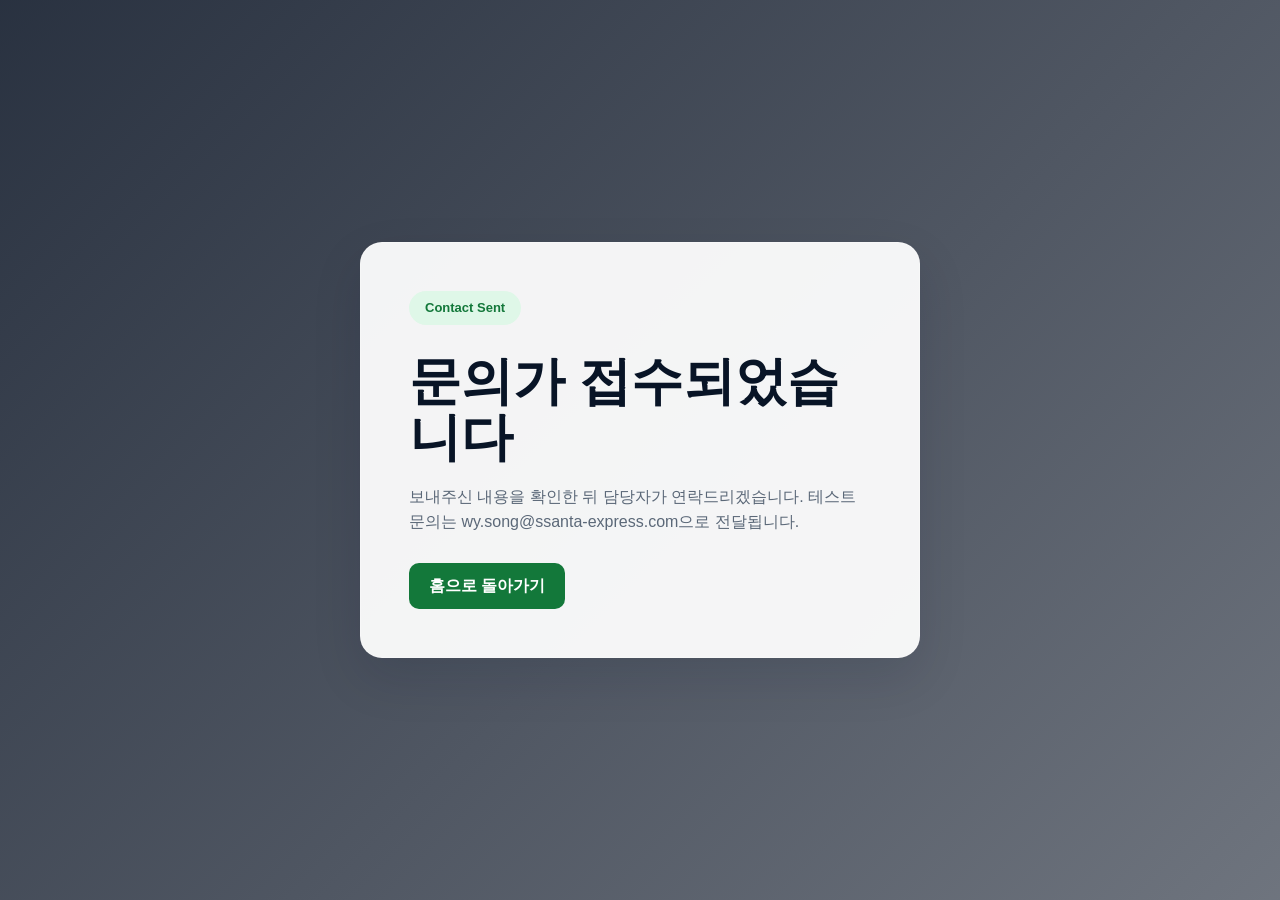
==== thanks.html @ 553bdab6 "Add files via upload" ====
<!doctype html>
<html lang="ko">
<head>
  <meta charset="utf-8">
  <meta name="viewport" content="width=device-width, initial-scale=1">
  <title>문의 접수 완료 | CLOVER GLS</title>
  <link rel="stylesheet" href="./styles.css">
</head>
<body class="thanks-page">
  <main class="thanks-card">
    <p class="pill-title">Contact Sent</p>
    <h1>문의가 접수되었습니다</h1>
    <p>
      보내주신 내용을 확인한 뒤 담당자가 연락드리겠습니다.
      테스트 문의는 wy.song@ssanta-express.com으로 전달됩니다.
    </p>
    <a class="button primary" href="./index.html">홈으로 돌아가기</a>
  </main>
</body>
</html>
---- styles.css ----
:root {
  --navy: #061021;
  --navy-2: #0a1830;
  --ink: #081426;
  --muted: #5b6878;
  --line: #dbe4ee;
  --paper: #ffffff;
  --soft: #f4f8fc;
  --green: #24b45a;
  --green-dark: #13783a;
  --blue: #315fe8;
  --purple: #7f3bd9;
  --shadow: 0 20px 50px rgba(8, 20, 38, 0.12);
}

* {
  box-sizing: border-box;
}

html {
  scroll-behavior: smooth;
}

body {
  margin: 0;
  color: var(--ink);
  background: #f7fbff;
  font-family: "Pretendard", "Noto Sans KR", "Apple SD Gothic Neo", Arial, sans-serif;
  line-height: 1.6;
}

a {
  color: inherit;
  text-decoration: none;
}

button,
input,
textarea {
  font: inherit;
}

.site-header {
  position: fixed;
  top: 0;
  left: 0;
  right: 0;
  z-index: 20;
  display: flex;
  align-items: center;
  justify-content: space-between;
  gap: 24px;
  padding: 18px clamp(18px, 5vw, 76px);
  color: #ffffff;
  transition: background 180ms ease, box-shadow 180ms ease, color 180ms ease;
}

.site-header.is-scrolled {
  color: var(--ink);
  background: rgba(255, 255, 255, 0.94);
  box-shadow: 0 10px 30px rgba(6, 16, 33, 0.1);
  backdrop-filter: blur(12px);
}

.brand {
  display: inline-flex;
  align-items: center;
  gap: 12px;
  min-width: 188px;
}

.brand-mark {
  display: grid;
  width: 40px;
  height: 40px;
  place-items: center;
  border-radius: 12px;
  background: linear-gradient(135deg, var(--green), #58dc87);
  color: #ffffff;
  font-size: 20px;
  font-weight: 900;
}

.brand strong,
.brand small {
  display: block;
}

.brand strong {
  font-size: 18px;
  font-weight: 900;
  letter-spacing: 0;
}

.brand small {
  color: currentColor;
  font-size: 11px;
  opacity: 0.74;
}

.nav-links {
  display: flex;
  align-items: center;
  gap: clamp(16px, 3vw, 38px);
  font-size: 14px;
  font-weight: 800;
}

.nav-links a {
  position: relative;
  padding: 8px 0;
}

.nav-links a::after {
  position: absolute;
  left: 0;
  right: 0;
  bottom: 2px;
  height: 2px;
  background: var(--green);
  content: "";
  transform: scaleX(0);
  transform-origin: left;
  transition: transform 160ms ease;
}

.nav-links a:hover::after {
  transform: scaleX(1);
}

.nav-cta,
.button,
.tracking-row button,
.quote-form button {
  display: inline-flex;
  min-height: 46px;
  align-items: center;
  justify-content: center;
  border: 0;
  border-radius: 10px;
  padding: 0 20px;
  font-weight: 900;
  cursor: pointer;
}

.nav-cta {
  color: #ffffff;
  background: var(--green);
}

.site-header.is-scrolled .nav-cta {
  color: #ffffff;
}

.hero {
  position: relative;
  min-height: 760px;
  display: flex;
  align-items: center;
  overflow: hidden;
  color: #ffffff;
  background:
    linear-gradient(90deg, rgba(3, 11, 26, 0.92), rgba(3, 11, 26, 0.72) 42%, rgba(3, 11, 26, 0.42)),
    url("https://images.unsplash.com/photo-1494412519320-aa613dfb7738?auto=format&fit=crop&w=2200&q=85") center / cover;
}

.hero::after {
  position: absolute;
  left: -5%;
  right: -5%;
  bottom: -90px;
  height: 150px;
  border-radius: 50% 50% 0 0;
  background: #f7fbff;
  content: "";
}

.hero-overlay {
  position: absolute;
  inset: 0;
  background:
    radial-gradient(circle at 70% 30%, rgba(36, 180, 90, 0.16), transparent 38%),
    linear-gradient(180deg, rgba(6, 16, 33, 0.16), rgba(6, 16, 33, 0.6));
}

.hero-inner {
  position: relative;
  z-index: 2;
  width: min(1220px, calc(100% - 40px));
  margin: 0 auto;
  padding: 96px 0 150px;
}

.hero-kicker,
.eyebrow,
.pill-title {
  margin: 0 0 14px;
  color: #ccebd7;
  font-size: 13px;
  font-weight: 900;
  letter-spacing: 0;
}

.hero h1 {
  margin: 0;
  max-width: 760px;
  font-size: clamp(52px, 8vw, 92px);
  line-height: 1.08;
  letter-spacing: 0;
  word-break: keep-all;
}

.hero h1 span {
  color: #47d36d;
}

.hero-copy {
  max-width: 670px;
  margin: 28px 0 0;
  color: rgba(255, 255, 255, 0.88);
  font-size: clamp(17px, 2vw, 22px);
  word-break: keep-all;
}

.hero-actions {
  display: flex;
  flex-wrap: wrap;
  gap: 12px;
  margin-top: 32px;
}

.button.primary {
  color: #ffffff;
  background: var(--green-dark);
}

.button.secondary {
  border: 1px solid rgba(255, 255, 255, 0.38);
  color: #ffffff;
  background: rgba(255, 255, 255, 0.08);
}

.hero-tags {
  display: flex;
  flex-wrap: wrap;
  gap: 10px;
  margin-top: 36px;
}

.hero-tags span {
  display: inline-flex;
  min-height: 34px;
  align-items: center;
  border: 1px solid rgba(255, 255, 255, 0.18);
  border-radius: 999px;
  padding: 0 14px;
  color: rgba(255, 255, 255, 0.82);
  background: rgba(255, 255, 255, 0.08);
  font-size: 13px;
  font-weight: 800;
}

.stats-panel {
  position: relative;
  z-index: 3;
  display: grid;
  grid-template-columns: repeat(4, 1fr);
  background: rgba(6, 16, 33, 0.98);
  color: #ffffff;
  border-top: 1px solid rgba(255, 255, 255, 0.12);
  border-bottom: 1px solid rgba(255, 255, 255, 0.12);
}

.stats-panel div {
  min-height: 110px;
  display: grid;
  place-items: center;
  align-content: center;
  border-right: 1px solid rgba(255, 255, 255, 0.12);
  text-align: center;
}

.stats-panel div:last-child {
  border-right: 0;
}

.stats-panel strong {
  display: block;
  font-size: clamp(28px, 4vw, 42px);
  line-height: 1;
  font-weight: 900;
}

.stats-panel span {
  margin-top: 8px;
  color: rgba(255, 255, 255, 0.64);
  font-size: 14px;
  font-weight: 700;
}

.section {
  width: min(1220px, calc(100% - 40px));
  margin: 96px auto;
}

.services-section {
  width: 100%;
  margin: 0;
  padding: 96px max(20px, calc((100vw - 1220px) / 2)) 100px;
  background:
    radial-gradient(circle, rgba(6, 16, 33, 0.045) 0 18%, transparent 19%) 0 0 / 52px 52px,
    #f7fbff;
}

.section-heading {
  max-width: 760px;
  margin-bottom: 36px;
}

.section-heading.centered {
  margin-left: auto;
  margin-right: auto;
  text-align: center;
}

.section-heading h2,
.section-copy h2,
.quote-copy h2,
.wide-photo h2 {
  margin: 0;
  color: var(--ink);
  font-size: clamp(34px, 5vw, 58px);
  line-height: 1.08;
  font-weight: 900;
  letter-spacing: 0;
  word-break: keep-all;
}

.section-heading p:not(.pill-title),
.section-copy p:not(.eyebrow),
.quote-copy p:not(.eyebrow) {
  max-width: 660px;
  margin: 18px auto 0;
  color: var(--muted);
  font-size: 18px;
  word-break: keep-all;
}

.pill-title {
  display: inline-flex;
  min-height: 34px;
  align-items: center;
  border-radius: 999px;
  padding: 0 16px;
  color: var(--green-dark);
  background: #dff7e8;
}

.service-grid.premium {
  display: grid;
  grid-template-columns: repeat(3, 1fr);
  gap: 24px;
  width: min(1220px, 100%);
  margin: 58px auto 0;
}

.service-card {
  overflow: hidden;
  border: 1px solid var(--line);
  border-radius: 18px;
  background: var(--paper);
  box-shadow: var(--shadow);
}

.service-image {
  position: relative;
  min-height: 210px;
  display: flex;
  align-items: end;
  padding: 24px;
  color: #ffffff;
  background-position: center;
  background-size: cover;
}

.service-image::before {
  position: absolute;
  inset: 0;
  content: "";
}

.service-image > * {
  position: relative;
  z-index: 1;
}

.image-express {
  background-image: url("https://images.unsplash.com/photo-1578575437130-527eed3abbec?auto=format&fit=crop&w=900&q=85");
}

.image-freight {
  background-image: url("https://images.unsplash.com/photo-1586528116311-ad8dd3c8310d?auto=format&fit=crop&w=900&q=85");
}

.image-parcel {
  background-image: url("https://images.unsplash.com/photo-1566576721346-d4a3b4eaeb55?auto=format&fit=crop&w=900&q=85");
}

.color-blue .service-image::before {
  background: linear-gradient(135deg, rgba(49, 95, 232, 0.8), rgba(49, 95, 232, 0.26));
}

.color-green .service-image::before {
  background: linear-gradient(135deg, rgba(19, 120, 58, 0.82), rgba(19, 120, 58, 0.3));
}

.color-purple .service-image::before {
  background: linear-gradient(135deg, rgba(127, 59, 217, 0.82), rgba(127, 59, 217, 0.28));
}

.service-symbol {
  position: absolute;
  top: 22px;
  left: 22px;
  display: grid;
  width: 44px;
  height: 44px;
  place-items: center;
  border: 1px solid rgba(255, 255, 255, 0.5);
  border-radius: 12px;
  color: #ffffff;
  background: rgba(255, 255, 255, 0.16);
  font-weight: 900;
}

.service-image small {
  display: block;
  font-size: 12px;
  font-weight: 900;
  letter-spacing: 0;
  opacity: 0.88;
}

.service-image h3 {
  margin: 4px 0 0;
  font-size: 30px;
  line-height: 1;
  font-weight: 900;
}

.service-body {
  padding: 24px;
}

.service-body p {
  margin: 0;
  color: #334155;
  font-size: 15px;
  word-break: keep-all;
}

.feature-tags {
  display: grid;
  grid-template-columns: repeat(2, 1fr);
  gap: 8px;
  margin-top: 22px;
}

.feature-tags span {
  min-height: 32px;
  display: inline-flex;
  align-items: center;
  border-radius: 8px;
  padding: 0 12px;
  background: #eaf2ff;
  color: #2054cf;
  font-size: 13px;
  font-weight: 900;
}

.color-green .feature-tags span {
  background: #dcf8e9;
  color: #13783a;
}

.color-purple .feature-tags span {
  background: #f0e8ff;
  color: #6d35ca;
}

.outline-link {
  display: inline-flex;
  width: 100%;
  min-height: 48px;
  align-items: center;
  justify-content: center;
  border: 2px solid #08233e;
  border-radius: 10px;
  margin-top: 22px;
  color: #08233e;
  font-weight: 900;
}

.benefit-grid {
  display: grid;
  grid-template-columns: repeat(3, 1fr);
  gap: 24px;
  width: min(1220px, 100%);
  margin: 72px auto 0;
}

.benefit-grid article {
  display: grid;
  grid-template-columns: 54px 1fr;
  gap: 18px;
  min-height: 120px;
  align-items: center;
  border: 1px solid var(--line);
  border-radius: 16px;
  padding: 22px;
  background: rgba(255, 255, 255, 0.88);
}

.benefit-grid span {
  display: grid;
  width: 52px;
  height: 52px;
  place-items: center;
  border-radius: 12px;
  color: var(--green-dark);
  background: #e8f7ee;
  font-weight: 900;
}

.benefit-grid h3 {
  margin: 0 0 6px;
  font-size: 18px;
}

.benefit-grid p {
  margin: 0;
  color: var(--muted);
  font-size: 14px;
}

.split {
  display: grid;
  grid-template-columns: 1fr 1fr;
  align-items: center;
  gap: 40px;
}

.eyebrow.dark {
  color: var(--green-dark);
}

.tracking-box,
.quote-form {
  border: 1px solid var(--line);
  border-radius: 18px;
  background: var(--paper);
  padding: 28px;
  box-shadow: var(--shadow);
}

.tracking-box label,
.quote-form label {
  display: grid;
  gap: 8px;
  color: var(--ink);
  font-size: 13px;
  font-weight: 900;
}

.tracking-row {
  display: grid;
  grid-template-columns: 1fr 120px;
  gap: 10px;
  margin-top: 10px;
}

.tracking-row input,
.quote-form input,
.quote-form textarea {
  width: 100%;
  border: 1px solid #cdd8e5;
  border-radius: 10px;
  padding: 12px 14px;
  color: var(--ink);
  background: #ffffff;
  outline: none;
}

.tracking-row input:focus,
.quote-form input:focus,
.quote-form textarea:focus {
  border-color: var(--green);
  box-shadow: 0 0 0 3px rgba(36, 180, 90, 0.13);
}

.tracking-row button,
.quote-form button {
  color: #ffffff;
  background: var(--green-dark);
}

.tracking-result,
.form-note {
  min-height: 24px;
  margin: 14px 0 0;
  color: var(--muted);
  font-size: 14px;
}

.tracking-result.success,
.form-note.success {
  color: var(--green-dark);
  font-weight: 900;
}

.tracking-result.warning {
  color: #d94343;
  font-weight: 900;
}

.wide-photo {
  min-height: 430px;
  display: flex;
  align-items: end;
  margin: 100px 0;
  padding: 54px max(20px, calc((100vw - 1220px) / 2));
  color: #ffffff;
  background:
    linear-gradient(180deg, rgba(6, 16, 33, 0.08), rgba(6, 16, 33, 0.82)),
    url("https://images.unsplash.com/photo-1580674285054-bed31e145f59?auto=format&fit=crop&w=1800&q=85") center / cover;
}

.wide-photo-text {
  width: min(1220px, 100%);
}

.wide-photo h2,
.wide-photo .eyebrow {
  color: #ffffff;
}

.process-list {
  display: grid;
  grid-template-columns: repeat(4, 1fr);
  gap: 0;
  margin: 32px 0 0;
  padding: 0;
  list-style: none;
  border: 1px solid var(--line);
  border-radius: 18px;
  overflow: hidden;
  background: var(--paper);
  box-shadow: 0 14px 36px rgba(8, 20, 38, 0.06);
}

.process-list li {
  min-height: 210px;
  padding: 28px;
  border-right: 1px solid var(--line);
}

.process-list li:last-child {
  border-right: 0;
}

.process-list strong {
  display: block;
  margin-bottom: 12px;
  font-size: 20px;
}

.process-list span {
  color: var(--muted);
}

.quote-section {
  display: grid;
  grid-template-columns: 0.85fr 1.15fr;
  gap: 36px;
  align-items: start;
  border-radius: 20px;
  padding: clamp(28px, 5vw, 56px);
  background: linear-gradient(135deg, #eaf7ef, #eff5ff);
}

.contact-direct {
  display: grid;
  gap: 10px;
  margin-top: 24px;
}

.contact-direct a {
  display: inline-flex;
  width: fit-content;
  min-height: 40px;
  align-items: center;
  border: 1px solid rgba(19, 120, 58, 0.18);
  border-radius: 10px;
  padding: 0 14px;
  color: var(--green-dark);
  background: rgba(255, 255, 255, 0.78);
  font-weight: 900;
}

.form-grid {
  display: grid;
  grid-template-columns: repeat(2, 1fr);
  gap: 16px;
}

.form-grid .wide {
  grid-column: 1 / -1;
}

.quote-form button {
  width: 100%;
  margin-top: 18px;
}

.form-actions-inline {
  display: flex;
  flex-wrap: wrap;
  gap: 8px;
  margin-top: 12px;
}

.form-actions-inline a {
  display: inline-flex;
  min-height: 38px;
  align-items: center;
  justify-content: center;
  border: 1px solid rgba(19, 120, 58, 0.18);
  border-radius: 10px;
  padding: 0 14px;
  color: var(--green-dark);
  background: #e8f7ee;
  font-size: 13px;
  font-weight: 900;
}

.footer {
  display: flex;
  justify-content: space-between;
  gap: 24px;
  padding: 42px clamp(20px, 4vw, 76px);
  color: #ffffff;
  background: var(--navy);
}

.footer p {
  margin: 6px 0 0;
  color: rgba(255, 255, 255, 0.7);
}

.footer-links {
  display: flex;
  align-items: center;
  gap: 24px;
  font-weight: 800;
}

.thanks-page {
  min-height: 100vh;
  display: grid;
  place-items: center;
  padding: 24px;
  background:
    linear-gradient(135deg, rgba(6, 16, 33, 0.86), rgba(6, 16, 33, 0.58)),
    url("https://images.unsplash.com/photo-1494412519320-aa613dfb7738?auto=format&fit=crop&w=1800&q=85") center / cover;
}

.thanks-card {
  width: min(560px, 100%);
  border: 1px solid rgba(255, 255, 255, 0.22);
  border-radius: 22px;
  padding: clamp(28px, 5vw, 48px);
  background: rgba(255, 255, 255, 0.94);
  box-shadow: var(--shadow);
}

.thanks-card h1 {
  margin: 14px 0 0;
  font-size: clamp(34px, 7vw, 52px);
  line-height: 1.08;
}

.thanks-card p:not(.pill-title) {
  margin: 18px 0 28px;
  color: var(--muted);
  word-break: keep-all;
}

@media (max-width: 1080px) {
  .service-grid.premium,
  .benefit-grid,
  .split,
  .quote-section {
    grid-template-columns: 1fr;
  }

  .service-grid.premium {
    max-width: 720px;
  }

  .benefit-grid {
    max-width: 720px;
  }

  .process-list {
    grid-template-columns: repeat(2, 1fr);
  }

  .process-list li:nth-child(2) {
    border-right: 0;
  }

  .process-list li:nth-child(-n + 2) {
    border-bottom: 1px solid var(--line);
  }
}

@media (max-width: 760px) {
  .site-header {
    padding: 14px 16px;
    color: var(--ink);
    background: rgba(255, 255, 255, 0.94);
  }

  .brand small,
  .nav-links {
    display: none;
  }

  .nav-cta {
    min-height: 38px;
    padding: 0 12px;
    font-size: 12px;
  }

  .hero {
    min-height: 660px;
  }

  .hero-inner {
    width: calc(100% - 32px);
    padding: 110px 0 120px;
  }

  .hero h1 {
    font-size: clamp(44px, 14vw, 58px);
  }

  .hero-copy {
    font-size: 16px;
  }

  .hero-actions,
  .footer,
  .footer-links {
    flex-direction: column;
    align-items: stretch;
  }

  .button {
    width: 100%;
  }

  .stats-panel {
    grid-template-columns: repeat(2, 1fr);
  }

  .stats-panel div:nth-child(2) {
    border-right: 0;
  }

  .stats-panel div:nth-child(-n + 2) {
    border-bottom: 1px solid rgba(255, 255, 255, 0.12);
  }

  .services-section {
    padding: 72px 16px;
  }

  .section {
    width: calc(100% - 32px);
    margin: 72px auto;
  }

  .section-heading h2,
  .section-copy h2,
  .quote-copy h2,
  .wide-photo h2 {
    font-size: clamp(30px, 10vw, 42px);
  }

  .feature-tags,
  .form-grid,
  .tracking-row,
  .process-list {
    grid-template-columns: 1fr;
  }

  .process-list li {
    border-right: 0;
    border-bottom: 1px solid var(--line);
  }

  .process-list li:last-child {
    border-bottom: 0;
  }

  .tracking-box,
  .quote-form {
    padding: 20px;
  }

  .wide-photo {
    min-height: 360px;
    margin: 72px 0;
  }
}
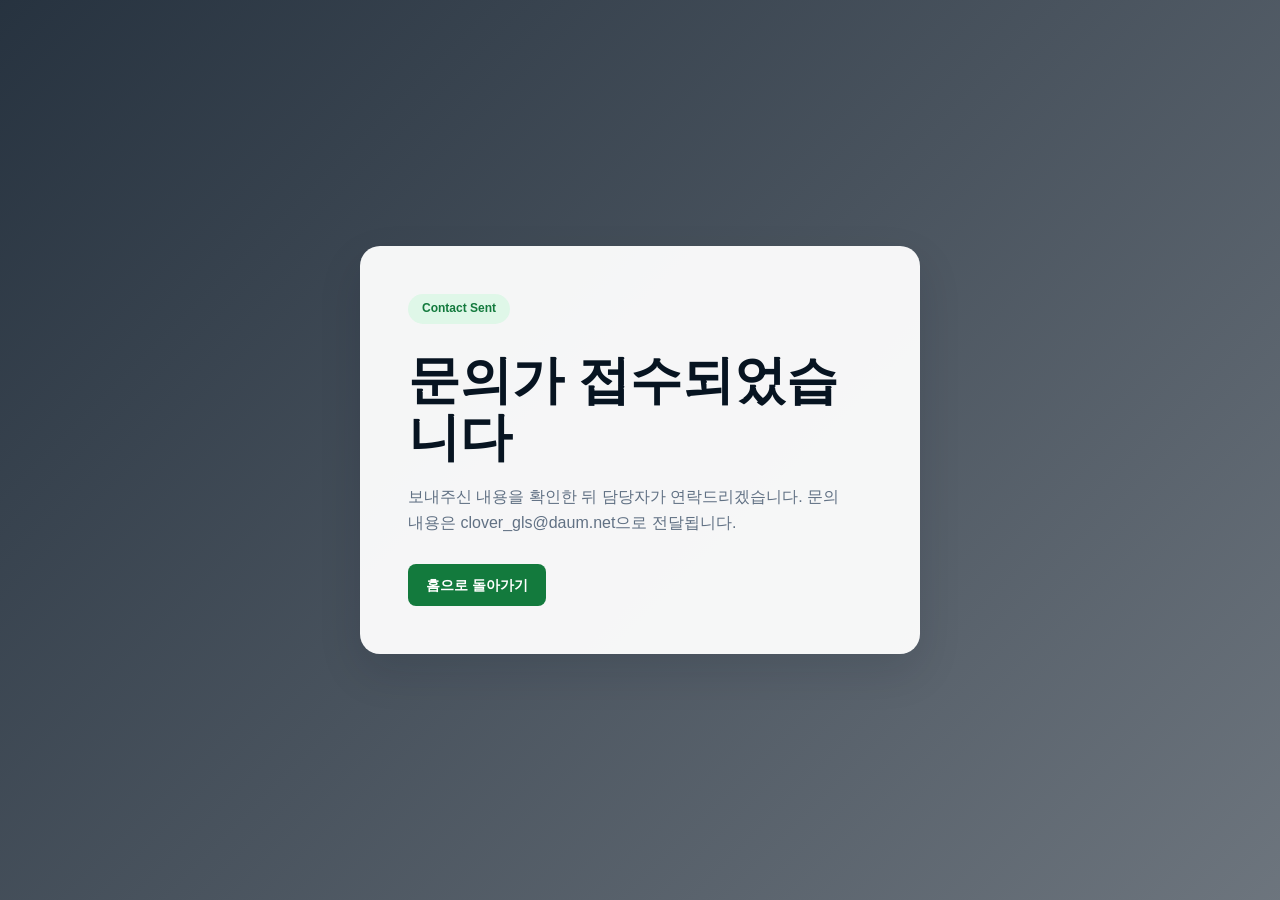
==== commit 8dbc35be: "Add files via upload" ====
--- a/thanks.html
+++ b/thanks.html
@@ -12,7 +12,7 @@
     <h1>문의가 접수되었습니다</h1>
     <p>
       보내주신 내용을 확인한 뒤 담당자가 연락드리겠습니다.
-      테스트 문의는 wy.song@ssanta-express.com으로 전달됩니다.
+      문의 내용은 clover_gls@daum.net으로 전달됩니다.
     </p>
     <a class="button primary" href="./index.html">홈으로 돌아가기</a>
   </main>
--- a/styles.css
+++ b/styles.css
@@ -1,16 +1,16 @@
 :root {
-  --navy: #061021;
-  --navy-2: #0a1830;
-  --ink: #081426;
-  --muted: #5b6878;
-  --line: #dbe4ee;
+  --navy: #031120;
+  --navy-2: #071a2d;
+  --ink: #071421;
+  --muted: #617184;
+  --line: #dbe6ef;
   --paper: #ffffff;
-  --soft: #f4f8fc;
-  --green: #24b45a;
-  --green-dark: #13783a;
-  --blue: #315fe8;
-  --purple: #7f3bd9;
-  --shadow: 0 20px 50px rgba(8, 20, 38, 0.12);
+  --soft: #f6f9fc;
+  --green: #21b65a;
+  --green-dark: #137a3d;
+  --blue: #2f65e7;
+  --purple: #7437d8;
+  --shadow: 0 18px 44px rgba(6, 17, 32, 0.12);
 }
 
 * {
@@ -24,9 +24,9 @@
 body {
   margin: 0;
   color: var(--ink);
-  background: #f7fbff;
-  font-family: "Pretendard", "Noto Sans KR", "Apple SD Gothic Neo", Arial, sans-serif;
-  line-height: 1.6;
+  background: var(--soft);
+  font-family: "Pretendard", "Pretendard Variable", "Noto Sans KR", "Apple SD Gothic Neo", Arial, sans-serif;
+  line-height: 1.62;
 }
 
 a {
@@ -36,7 +36,8 @@
 
 button,
 input,
-textarea {
+textarea,
+select {
   font: inherit;
 }
 
@@ -45,39 +46,39 @@
   top: 0;
   left: 0;
   right: 0;
-  z-index: 20;
+  z-index: 30;
   display: flex;
   align-items: center;
   justify-content: space-between;
-  gap: 24px;
-  padding: 18px clamp(18px, 5vw, 76px);
+  gap: 22px;
+  padding: 18px clamp(18px, 5vw, 72px);
   color: #ffffff;
   transition: background 180ms ease, box-shadow 180ms ease, color 180ms ease;
 }
 
 .site-header.is-scrolled {
   color: var(--ink);
-  background: rgba(255, 255, 255, 0.94);
-  box-shadow: 0 10px 30px rgba(6, 16, 33, 0.1);
-  backdrop-filter: blur(12px);
+  background: rgba(255, 255, 255, 0.95);
+  box-shadow: 0 12px 34px rgba(6, 17, 32, 0.1);
+  backdrop-filter: blur(14px);
 }
 
 .brand {
   display: inline-flex;
   align-items: center;
-  gap: 12px;
-  min-width: 188px;
+  gap: 10px;
+  min-width: 170px;
 }
 
 .brand-mark {
   display: grid;
-  width: 40px;
-  height: 40px;
+  width: 30px;
+  height: 30px;
   place-items: center;
-  border-radius: 12px;
-  background: linear-gradient(135deg, var(--green), #58dc87);
-  color: #ffffff;
-  font-size: 20px;
+  border-radius: 8px;
+  color: #ffffff;
+  background: linear-gradient(135deg, var(--green), #7ce48f);
+  font-size: 15px;
   font-weight: 900;
 }
 
@@ -87,35 +88,35 @@
 }
 
 .brand strong {
-  font-size: 18px;
-  font-weight: 900;
-  letter-spacing: 0;
+  font-size: 16px;
+  font-weight: 900;
+  line-height: 1;
 }
 
 .brand small {
-  color: currentColor;
-  font-size: 11px;
-  opacity: 0.74;
+  margin-top: 3px;
+  font-size: 10px;
+  opacity: 0.68;
 }
 
 .nav-links {
   display: flex;
   align-items: center;
-  gap: clamp(16px, 3vw, 38px);
-  font-size: 14px;
+  gap: clamp(16px, 2.7vw, 34px);
+  font-size: 13px;
   font-weight: 800;
 }
 
 .nav-links a {
   position: relative;
-  padding: 8px 0;
+  padding: 7px 0;
 }
 
 .nav-links a::after {
   position: absolute;
   left: 0;
   right: 0;
-  bottom: 2px;
+  bottom: 1px;
   height: 2px;
   background: var(--green);
   content: "";
@@ -133,12 +134,13 @@
 .tracking-row button,
 .quote-form button {
   display: inline-flex;
-  min-height: 46px;
+  min-height: 42px;
   align-items: center;
   justify-content: center;
   border: 0;
-  border-radius: 10px;
-  padding: 0 20px;
+  border-radius: 8px;
+  padding: 0 18px;
+  font-size: 14px;
   font-weight: 900;
   cursor: pointer;
 }
@@ -146,79 +148,80 @@
 .nav-cta {
   color: #ffffff;
   background: var(--green);
-}
-
-.site-header.is-scrolled .nav-cta {
-  color: #ffffff;
 }
 
 .hero {
   position: relative;
-  min-height: 760px;
+  min-height: 660px;
   display: flex;
   align-items: center;
   overflow: hidden;
   color: #ffffff;
   background:
-    linear-gradient(90deg, rgba(3, 11, 26, 0.92), rgba(3, 11, 26, 0.72) 42%, rgba(3, 11, 26, 0.42)),
-    url("https://images.unsplash.com/photo-1494412519320-aa613dfb7738?auto=format&fit=crop&w=2200&q=85") center / cover;
+    linear-gradient(90deg, rgba(3, 12, 24, 0.93), rgba(3, 12, 24, 0.72) 42%, rgba(3, 12, 24, 0.28)),
+    linear-gradient(180deg, rgba(3, 12, 24, 0.18), rgba(3, 12, 24, 0.72)),
+    url("https://images.unsplash.com/photo-1494412519320-aa613dfb7738?auto=format&fit=crop&w=2400&q=86") center / cover;
 }
 
 .hero::after {
   position: absolute;
-  left: -5%;
-  right: -5%;
-  bottom: -90px;
-  height: 150px;
+  left: -6%;
+  right: -6%;
+  bottom: -74px;
+  z-index: 1;
+  height: 130px;
   border-radius: 50% 50% 0 0;
-  background: #f7fbff;
+  background: var(--soft);
   content: "";
-}
-
-.hero-overlay {
-  position: absolute;
-  inset: 0;
-  background:
-    radial-gradient(circle at 70% 30%, rgba(36, 180, 90, 0.16), transparent 38%),
-    linear-gradient(180deg, rgba(6, 16, 33, 0.16), rgba(6, 16, 33, 0.6));
 }
 
 .hero-inner {
   position: relative;
   z-index: 2;
-  width: min(1220px, calc(100% - 40px));
+  width: min(1120px, calc(100% - 40px));
   margin: 0 auto;
-  padding: 96px 0 150px;
+  padding: 116px 0 120px;
 }
 
 .hero-kicker,
 .eyebrow,
 .pill-title {
   margin: 0 0 14px;
-  color: #ccebd7;
-  font-size: 13px;
-  font-weight: 900;
-  letter-spacing: 0;
+  color: var(--green);
+  font-size: 13px;
+  font-weight: 900;
+}
+
+.hero-kicker {
+  display: inline-flex;
+  min-height: 26px;
+  align-items: center;
+  border: 1px solid rgba(255, 255, 255, 0.16);
+  border-radius: 999px;
+  padding: 0 12px;
+  color: #c7f5d7;
+  background: rgba(255, 255, 255, 0.08);
+  font-size: 11px;
 }
 
 .hero h1 {
-  margin: 0;
-  max-width: 760px;
-  font-size: clamp(52px, 8vw, 92px);
+  max-width: 520px;
+  margin: 0;
+  font-size: clamp(44px, 6.2vw, 74px);
+  font-weight: 900;
   line-height: 1.08;
-  letter-spacing: 0;
   word-break: keep-all;
 }
 
 .hero h1 span {
-  color: #47d36d;
+  color: #44d26d;
 }
 
 .hero-copy {
-  max-width: 670px;
-  margin: 28px 0 0;
-  color: rgba(255, 255, 255, 0.88);
-  font-size: clamp(17px, 2vw, 22px);
+  max-width: 560px;
+  margin: 24px 0 0;
+  color: rgba(255, 255, 255, 0.86);
+  font-size: clamp(15px, 1.6vw, 18px);
   word-break: keep-all;
 }
 
@@ -226,7 +229,7 @@
   display: flex;
   flex-wrap: wrap;
   gap: 12px;
-  margin-top: 32px;
+  margin-top: 26px;
 }
 
 .button.primary {
@@ -235,7 +238,7 @@
 }
 
 .button.secondary {
-  border: 1px solid rgba(255, 255, 255, 0.38);
+  border: 1px solid rgba(255, 255, 255, 0.34);
   color: #ffffff;
   background: rgba(255, 255, 255, 0.08);
 }
@@ -243,20 +246,20 @@
 .hero-tags {
   display: flex;
   flex-wrap: wrap;
-  gap: 10px;
-  margin-top: 36px;
+  gap: 9px;
+  margin-top: 28px;
 }
 
 .hero-tags span {
   display: inline-flex;
-  min-height: 34px;
+  min-height: 30px;
   align-items: center;
   border: 1px solid rgba(255, 255, 255, 0.18);
   border-radius: 999px;
-  padding: 0 14px;
-  color: rgba(255, 255, 255, 0.82);
+  padding: 0 12px;
+  color: rgba(255, 255, 255, 0.84);
   background: rgba(255, 255, 255, 0.08);
-  font-size: 13px;
+  font-size: 12px;
   font-weight: 800;
 }
 
@@ -265,18 +268,18 @@
   z-index: 3;
   display: grid;
   grid-template-columns: repeat(4, 1fr);
-  background: rgba(6, 16, 33, 0.98);
-  color: #ffffff;
-  border-top: 1px solid rgba(255, 255, 255, 0.12);
-  border-bottom: 1px solid rgba(255, 255, 255, 0.12);
+  color: #ffffff;
+  background: rgba(3, 12, 24, 0.98);
+  border-top: 1px solid rgba(255, 255, 255, 0.08);
+  border-bottom: 1px solid rgba(255, 255, 255, 0.08);
 }
 
 .stats-panel div {
-  min-height: 110px;
+  min-height: 96px;
   display: grid;
   place-items: center;
   align-content: center;
-  border-right: 1px solid rgba(255, 255, 255, 0.12);
+  border-right: 1px solid rgba(255, 255, 255, 0.08);
   text-align: center;
 }
 
@@ -286,35 +289,37 @@
 
 .stats-panel strong {
   display: block;
-  font-size: clamp(28px, 4vw, 42px);
+  font-size: clamp(24px, 3vw, 34px);
   line-height: 1;
   font-weight: 900;
 }
 
 .stats-panel span {
-  margin-top: 8px;
-  color: rgba(255, 255, 255, 0.64);
-  font-size: 14px;
+  margin-top: 7px;
+  color: rgba(255, 255, 255, 0.62);
+  font-size: 12px;
   font-weight: 700;
 }
 
 .section {
-  width: min(1220px, calc(100% - 40px));
-  margin: 96px auto;
-}
-
-.services-section {
+  width: min(1120px, calc(100% - 40px));
+  margin: 94px auto;
+}
+
+.services-section,
+.news-section,
+.contact-section {
   width: 100%;
   margin: 0;
-  padding: 96px max(20px, calc((100vw - 1220px) / 2)) 100px;
+  padding: 90px max(20px, calc((100vw - 1120px) / 2));
   background:
-    radial-gradient(circle, rgba(6, 16, 33, 0.045) 0 18%, transparent 19%) 0 0 / 52px 52px,
-    #f7fbff;
+    radial-gradient(circle, rgba(6, 17, 32, 0.04) 0 18%, transparent 19%) 0 0 / 42px 42px,
+    var(--soft);
 }
 
 .section-heading {
-  max-width: 760px;
-  margin-bottom: 36px;
+  max-width: 680px;
+  margin-bottom: 34px;
 }
 
 .section-heading.centered {
@@ -324,60 +329,59 @@
 }
 
 .section-heading h2,
-.section-copy h2,
-.quote-copy h2,
-.wide-photo h2 {
+.tracking-copy h2,
+.contact-section h2 {
   margin: 0;
   color: var(--ink);
-  font-size: clamp(34px, 5vw, 58px);
-  line-height: 1.08;
-  font-weight: 900;
-  letter-spacing: 0;
+  font-size: clamp(32px, 4.6vw, 50px);
+  font-weight: 900;
+  line-height: 1.14;
   word-break: keep-all;
 }
 
 .section-heading p:not(.pill-title),
-.section-copy p:not(.eyebrow),
-.quote-copy p:not(.eyebrow) {
-  max-width: 660px;
-  margin: 18px auto 0;
+.tracking-copy p,
+.contact-section .section-heading p:not(.pill-title) {
+  max-width: 620px;
+  margin: 14px auto 0;
   color: var(--muted);
-  font-size: 18px;
+  font-size: 16px;
   word-break: keep-all;
 }
 
 .pill-title {
   display: inline-flex;
-  min-height: 34px;
+  min-height: 30px;
   align-items: center;
   border-radius: 999px;
-  padding: 0 16px;
+  padding: 0 14px;
   color: var(--green-dark);
   background: #dff7e8;
+  font-size: 12px;
 }
 
 .service-grid.premium {
   display: grid;
   grid-template-columns: repeat(3, 1fr);
   gap: 24px;
-  width: min(1220px, 100%);
-  margin: 58px auto 0;
+  width: min(1120px, 100%);
+  margin: 52px auto 0;
 }
 
 .service-card {
   overflow: hidden;
   border: 1px solid var(--line);
-  border-radius: 18px;
+  border-radius: 16px;
   background: var(--paper);
   box-shadow: var(--shadow);
 }
 
 .service-image {
   position: relative;
-  min-height: 210px;
+  min-height: 176px;
   display: flex;
   align-items: end;
-  padding: 24px;
+  padding: 22px;
   color: #ffffff;
   background-position: center;
   background-size: cover;
@@ -407,55 +411,55 @@
 }
 
 .color-blue .service-image::before {
-  background: linear-gradient(135deg, rgba(49, 95, 232, 0.8), rgba(49, 95, 232, 0.26));
+  background: linear-gradient(135deg, rgba(48, 101, 231, 0.82), rgba(48, 101, 231, 0.34));
 }
 
 .color-green .service-image::before {
-  background: linear-gradient(135deg, rgba(19, 120, 58, 0.82), rgba(19, 120, 58, 0.3));
+  background: linear-gradient(135deg, rgba(19, 122, 61, 0.86), rgba(19, 122, 61, 0.34));
 }
 
 .color-purple .service-image::before {
-  background: linear-gradient(135deg, rgba(127, 59, 217, 0.82), rgba(127, 59, 217, 0.28));
+  background: linear-gradient(135deg, rgba(116, 55, 216, 0.84), rgba(116, 55, 216, 0.34));
 }
 
 .service-symbol {
   position: absolute;
-  top: 22px;
-  left: 22px;
-  display: grid;
-  width: 44px;
-  height: 44px;
+  top: 20px;
+  left: 20px;
+  display: grid;
+  width: 42px;
+  height: 42px;
   place-items: center;
   border: 1px solid rgba(255, 255, 255, 0.5);
   border-radius: 12px;
   color: #ffffff;
   background: rgba(255, 255, 255, 0.16);
+  font-size: 13px;
   font-weight: 900;
 }
 
 .service-image small {
   display: block;
-  font-size: 12px;
-  font-weight: 900;
-  letter-spacing: 0;
-  opacity: 0.88;
+  color: rgba(255, 255, 255, 0.88);
+  font-size: 11px;
+  font-weight: 900;
 }
 
 .service-image h3 {
   margin: 4px 0 0;
-  font-size: 30px;
+  font-size: 28px;
   line-height: 1;
   font-weight: 900;
 }
 
 .service-body {
-  padding: 24px;
+  padding: 22px;
 }
 
 .service-body p {
   margin: 0;
   color: #334155;
-  font-size: 15px;
+  font-size: 14px;
   word-break: keep-all;
 }
 
@@ -463,103 +467,367 @@
   display: grid;
   grid-template-columns: repeat(2, 1fr);
   gap: 8px;
-  margin-top: 22px;
+  margin-top: 18px;
 }
 
 .feature-tags span {
-  min-height: 32px;
+  min-height: 30px;
   display: inline-flex;
   align-items: center;
-  border-radius: 8px;
-  padding: 0 12px;
-  background: #eaf2ff;
-  color: #2054cf;
-  font-size: 13px;
+  border-radius: 7px;
+  padding: 0 11px;
+  background: #e8f0ff;
+  color: #2056d4;
+  font-size: 12px;
   font-weight: 900;
 }
 
 .color-green .feature-tags span {
   background: #dcf8e9;
-  color: #13783a;
+  color: #137a3d;
 }
 
 .color-purple .feature-tags span {
-  background: #f0e8ff;
-  color: #6d35ca;
+  background: #efe8ff;
+  color: #6931c6;
 }
 
 .outline-link {
   display: inline-flex;
   width: 100%;
-  min-height: 48px;
+  min-height: 44px;
   align-items: center;
   justify-content: center;
   border: 2px solid #08233e;
-  border-radius: 10px;
-  margin-top: 22px;
+  border-radius: 9px;
+  margin-top: 20px;
   color: #08233e;
+  font-size: 14px;
   font-weight: 900;
 }
 
 .benefit-grid {
   display: grid;
   grid-template-columns: repeat(3, 1fr);
-  gap: 24px;
-  width: min(1220px, 100%);
-  margin: 72px auto 0;
+  gap: 22px;
+  width: min(1120px, 100%);
+  margin: 64px auto 0;
 }
 
 .benefit-grid article {
   display: grid;
-  grid-template-columns: 54px 1fr;
-  gap: 18px;
-  min-height: 120px;
+  grid-template-columns: 50px 1fr;
+  gap: 16px;
+  min-height: 106px;
   align-items: center;
   border: 1px solid var(--line);
-  border-radius: 16px;
-  padding: 22px;
-  background: rgba(255, 255, 255, 0.88);
+  border-radius: 14px;
+  padding: 20px;
+  background: rgba(255, 255, 255, 0.92);
 }
 
 .benefit-grid span {
   display: grid;
-  width: 52px;
-  height: 52px;
+  width: 48px;
+  height: 48px;
   place-items: center;
   border-radius: 12px;
   color: var(--green-dark);
-  background: #e8f7ee;
+  background: #e7f7ed;
+  font-size: 13px;
   font-weight: 900;
 }
 
 .benefit-grid h3 {
-  margin: 0 0 6px;
-  font-size: 18px;
+  margin: 0 0 5px;
+  font-size: 17px;
 }
 
 .benefit-grid p {
   margin: 0;
   color: var(--muted);
-  font-size: 14px;
-}
-
-.split {
-  display: grid;
-  grid-template-columns: 1fr 1fr;
-  align-items: center;
-  gap: 40px;
-}
-
-.eyebrow.dark {
+  font-size: 13px;
+}
+
+.network-section {
+  position: relative;
+  overflow: hidden;
+  padding: 112px max(20px, calc((100vw - 1120px) / 2)) 116px;
+  color: #ffffff;
+  background:
+    radial-gradient(circle at 50% 42%, rgba(33, 182, 90, 0.12), transparent 32%),
+    linear-gradient(135deg, #031120, #06213a 68%, #031120);
+}
+
+.network-section::before,
+.network-section::after {
+  position: absolute;
+  left: -6%;
+  right: -6%;
+  z-index: 0;
+  height: 120px;
+  background: var(--soft);
+  content: "";
+}
+
+.network-section::before {
+  top: -78px;
+  border-radius: 0 0 50% 50%;
+}
+
+.network-section::after {
+  bottom: -78px;
+  border-radius: 50% 50% 0 0;
+}
+
+.network-section > * {
+  position: relative;
+  z-index: 1;
+}
+
+.section-heading.inverse h2 {
+  color: #ffffff;
+}
+
+.section-heading.inverse p:not(.pill-title) {
+  color: rgba(255, 255, 255, 0.66);
+}
+
+.pill-title.dark {
+  color: #c7f5d7;
+  background: rgba(33, 182, 90, 0.12);
+}
+
+.network-metrics {
+  display: grid;
+  grid-template-columns: repeat(3, 1fr);
+  gap: 22px;
+  width: min(1120px, 100%);
+  margin: 46px auto 24px;
+}
+
+.network-metrics article,
+.country-grid article {
+  border: 1px solid rgba(255, 255, 255, 0.08);
+  border-radius: 13px;
+  background: rgba(255, 255, 255, 0.07);
+  box-shadow: 0 18px 42px rgba(0, 0, 0, 0.16);
+}
+
+.network-metrics article {
+  padding: 22px;
+}
+
+.network-metrics strong {
+  display: block;
+  color: #dff7e8;
+  font-size: 22px;
+  font-weight: 900;
+}
+
+.network-metrics span,
+.country-grid small {
+  display: block;
+  margin-top: 5px;
+  color: rgba(255, 255, 255, 0.62);
+  font-size: 13px;
+}
+
+.country-grid {
+  display: grid;
+  grid-template-columns: repeat(6, 1fr);
+  gap: 14px;
+  width: min(1120px, 100%);
+  margin: 0 auto;
+}
+
+.country-grid article {
+  min-height: 112px;
+  padding: 18px;
+}
+
+.country-grid span {
+  display: block;
+  color: #ffffff;
+  font-size: 17px;
+  font-weight: 900;
+}
+
+.about-section {
+  margin-top: 104px;
+}
+
+.about-layout {
+  display: grid;
+  grid-template-columns: 0.95fr 1.05fr;
+  gap: 44px;
+  align-items: center;
+  margin-top: 46px;
+}
+
+.about-photo {
+  position: relative;
+  margin: 0;
+}
+
+.about-photo img {
+  display: block;
+  width: 100%;
+  aspect-ratio: 4 / 2.8;
+  border-radius: 16px;
+  object-fit: cover;
+  box-shadow: var(--shadow);
+}
+
+.about-photo figcaption {
+  position: absolute;
+  right: 24px;
+  bottom: -24px;
+  display: grid;
+  min-width: 112px;
+  min-height: 94px;
+  place-items: center;
+  align-content: center;
+  border-radius: 16px;
+  background: #ffffff;
+  box-shadow: var(--shadow);
+  text-align: center;
+}
+
+.about-photo strong {
   color: var(--green-dark);
+  font-size: 26px;
+  line-height: 1;
+}
+
+.about-photo span {
+  margin-top: 7px;
+  color: var(--muted);
+  font-size: 12px;
+  font-weight: 800;
+}
+
+.about-copy > p {
+  margin: 0;
+  color: #3b4a5d;
+  font-size: 16px;
+  word-break: keep-all;
+}
+
+.about-points {
+  display: grid;
+  grid-template-columns: repeat(2, 1fr);
+  gap: 14px;
+  margin-top: 28px;
+}
+
+.about-points article {
+  border: 1px solid var(--line);
+  border-radius: 12px;
+  padding: 18px;
+  background: #ffffff;
+}
+
+.about-points strong {
+  display: block;
+  margin-bottom: 5px;
+  font-size: 15px;
+}
+
+.about-points span {
+  color: var(--muted);
+  font-size: 13px;
+}
+
+.timeline {
+  width: min(820px, 100%);
+  margin: 72px auto 0;
+  border-radius: 20px;
+  padding: 40px;
+  background: #eef5f8;
+}
+
+.timeline h3 {
+  margin: 0 0 28px;
+  text-align: center;
+  font-size: 22px;
+}
+
+.timeline ol {
+  position: relative;
+  display: grid;
+  gap: 24px;
+  margin: 0;
+  padding: 0;
+  list-style: none;
+}
+
+.timeline ol::before {
+  position: absolute;
+  top: 0;
+  bottom: 0;
+  left: 50%;
+  width: 2px;
+  background: rgba(19, 122, 61, 0.2);
+  content: "";
+  transform: translateX(-50%);
+}
+
+.timeline li {
+  position: relative;
+  width: calc(50% - 28px);
+  padding: 0 0 0 18px;
+}
+
+.timeline li:nth-child(odd) {
+  margin-right: auto;
+  text-align: right;
+  padding: 0 18px 0 0;
+}
+
+.timeline li:nth-child(even) {
+  margin-left: auto;
+}
+
+.timeline time {
+  display: block;
+  color: var(--green-dark);
+  font-weight: 900;
+}
+
+.timeline strong {
+  display: block;
+  margin-top: 4px;
+  font-size: 16px;
+}
+
+.timeline span {
+  display: block;
+  margin-top: 4px;
+  color: var(--muted);
+  font-size: 13px;
+}
+
+.tracking-section {
+  display: grid;
+  grid-template-columns: 0.9fr 1.1fr;
+  gap: 36px;
+  align-items: center;
+  border-radius: 22px;
+  padding: clamp(26px, 5vw, 52px);
+  background: linear-gradient(135deg, #e9f7ee, #edf5ff);
+}
+
+.tracking-copy h2 {
+  margin: 0;
 }
 
 .tracking-box,
 .quote-form {
   border: 1px solid var(--line);
-  border-radius: 18px;
+  border-radius: 16px;
   background: var(--paper);
-  padding: 28px;
+  padding: 26px;
   box-shadow: var(--shadow);
 }
 
@@ -581,21 +849,27 @@
 
 .tracking-row input,
 .quote-form input,
-.quote-form textarea {
+.quote-form textarea,
+.quote-form select {
   width: 100%;
   border: 1px solid #cdd8e5;
-  border-radius: 10px;
-  padding: 12px 14px;
+  border-radius: 9px;
+  padding: 11px 13px;
   color: var(--ink);
   background: #ffffff;
   outline: none;
 }
 
+.quote-form textarea {
+  resize: vertical;
+}
+
 .tracking-row input:focus,
 .quote-form input:focus,
-.quote-form textarea:focus {
+.quote-form textarea:focus,
+.quote-form select:focus {
   border-color: var(--green);
-  box-shadow: 0 0 0 3px rgba(36, 180, 90, 0.13);
+  box-shadow: 0 0 0 3px rgba(33, 182, 90, 0.12);
 }
 
 .tracking-row button,
@@ -606,10 +880,10 @@
 
 .tracking-result,
 .form-note {
-  min-height: 24px;
-  margin: 14px 0 0;
+  min-height: 22px;
+  margin: 13px 0 0;
   color: var(--muted);
-  font-size: 14px;
+  font-size: 13px;
 }
 
 .tracking-result.success,
@@ -623,88 +897,145 @@
   font-weight: 900;
 }
 
-.wide-photo {
-  min-height: 430px;
+.news-section {
+  padding-top: 96px;
+}
+
+.news-section .section-heading {
+  width: min(1120px, 100%);
+  margin-left: auto;
+  margin-right: auto;
+}
+
+.news-grid {
+  display: grid;
+  grid-template-columns: repeat(3, 1fr);
+  gap: 18px;
+  width: min(1120px, 100%);
+  margin: 40px auto 0;
+}
+
+.news-grid article {
+  border: 1px solid var(--line);
+  border-radius: 15px;
+  padding: 24px;
+  background: #ffffff;
+  box-shadow: 0 12px 30px rgba(6, 17, 32, 0.06);
+}
+
+.news-grid small {
+  display: inline-flex;
+  min-height: 24px;
+  align-items: center;
+  border-radius: 999px;
+  padding: 0 10px;
+  color: var(--green-dark);
+  background: #e4f7eb;
+  font-size: 11px;
+  font-weight: 900;
+}
+
+.news-grid h3 {
+  min-height: 50px;
+  margin: 14px 0 10px;
+  font-size: 18px;
+  line-height: 1.4;
+}
+
+.news-grid p {
+  margin: 0;
+  color: var(--muted);
+  font-size: 14px;
+}
+
+.news-grid span {
+  display: inline-flex;
+  margin-top: 18px;
+  color: var(--green-dark);
+  font-size: 13px;
+  font-weight: 900;
+}
+
+.contact-section {
+  padding-bottom: 110px;
+}
+
+.contact-card {
+  display: grid;
+  grid-template-columns: 0.86fr 1.14fr;
+  width: min(1120px, 100%);
+  margin: 50px auto 0;
+  overflow: hidden;
+  border-radius: 18px;
+  background: #ffffff;
+  box-shadow: 0 24px 60px rgba(6, 17, 32, 0.14);
+}
+
+.contact-panel {
   display: flex;
-  align-items: end;
-  margin: 100px 0;
-  padding: 54px max(20px, calc((100vw - 1220px) / 2));
+  flex-direction: column;
+  min-height: 520px;
+  padding: 38px;
   color: #ffffff;
   background:
-    linear-gradient(180deg, rgba(6, 16, 33, 0.08), rgba(6, 16, 33, 0.82)),
-    url("https://images.unsplash.com/photo-1580674285054-bed31e145f59?auto=format&fit=crop&w=1800&q=85") center / cover;
-}
-
-.wide-photo-text {
-  width: min(1220px, 100%);
-}
-
-.wide-photo h2,
-.wide-photo .eyebrow {
-  color: #ffffff;
-}
-
-.process-list {
-  display: grid;
-  grid-template-columns: repeat(4, 1fr);
-  gap: 0;
-  margin: 32px 0 0;
-  padding: 0;
-  list-style: none;
-  border: 1px solid var(--line);
-  border-radius: 18px;
-  overflow: hidden;
-  background: var(--paper);
-  box-shadow: 0 14px 36px rgba(8, 20, 38, 0.06);
-}
-
-.process-list li {
-  min-height: 210px;
-  padding: 28px;
-  border-right: 1px solid var(--line);
-}
-
-.process-list li:last-child {
-  border-right: 0;
-}
-
-.process-list strong {
-  display: block;
-  margin-bottom: 12px;
-  font-size: 20px;
-}
-
-.process-list span {
-  color: var(--muted);
-}
-
-.quote-section {
-  display: grid;
-  grid-template-columns: 0.85fr 1.15fr;
-  gap: 36px;
-  align-items: start;
-  border-radius: 20px;
-  padding: clamp(28px, 5vw, 56px);
-  background: linear-gradient(135deg, #eaf7ef, #eff5ff);
-}
-
-.contact-direct {
-  display: grid;
-  gap: 10px;
-  margin-top: 24px;
-}
-
-.contact-direct a {
+    radial-gradient(circle at 24% 18%, rgba(33, 182, 90, 0.22), transparent 34%),
+    linear-gradient(145deg, #043246, #061120 76%);
+}
+
+.contact-panel h3 {
+  margin: 0;
+  font-size: 24px;
+}
+
+.contact-panel p {
+  margin: 12px 0 28px;
+  color: rgba(255, 255, 255, 0.7);
+  word-break: keep-all;
+}
+
+.contact-panel dl {
+  display: grid;
+  gap: 20px;
+  margin: 0;
+}
+
+.contact-panel div {
+  display: grid;
+  grid-template-columns: 74px 1fr;
+  gap: 12px;
+}
+
+.contact-panel dt {
+  color: rgba(255, 255, 255, 0.54);
+  font-size: 13px;
+  font-weight: 800;
+}
+
+.contact-panel dd {
+  margin: 0;
+  color: #ffffff;
+  font-size: 14px;
+  font-weight: 800;
+}
+
+.contact-logo {
   display: inline-flex;
   width: fit-content;
-  min-height: 40px;
-  align-items: center;
-  border: 1px solid rgba(19, 120, 58, 0.18);
-  border-radius: 10px;
+  min-height: 34px;
+  align-items: center;
+  border-radius: 999px;
+  margin-top: auto;
   padding: 0 14px;
-  color: var(--green-dark);
-  background: rgba(255, 255, 255, 0.78);
-  font-weight: 900;
+  color: #dff7e8;
+  background: rgba(33, 182, 90, 0.16);
+  font-size: 13px;
+}
+
+.contact-card .quote-form {
+  border: 0;
+  border-radius: 0;
+  box-shadow: none;
+  padding: 38px;
 }
 
 .form-grid {
@@ -722,45 +1053,38 @@
   margin-top: 18px;
 }
 
-.form-actions-inline {
-  display: flex;
-  flex-wrap: wrap;
-  gap: 8px;
-  margin-top: 12px;
-}
-
-.form-actions-inline a {
-  display: inline-flex;
-  min-height: 38px;
-  align-items: center;
-  justify-content: center;
-  border: 1px solid rgba(19, 120, 58, 0.18);
-  border-radius: 10px;
-  padding: 0 14px;
-  color: var(--green-dark);
-  background: #e8f7ee;
-  font-size: 13px;
-  font-weight: 900;
-}
-
 .footer {
   display: flex;
   justify-content: space-between;
-  gap: 24px;
-  padding: 42px clamp(20px, 4vw, 76px);
+  gap: 28px;
+  padding: 54px clamp(20px, 5vw, 76px);
   color: #ffffff;
   background: var(--navy);
 }
 
+.footer strong {
+  display: block;
+  font-size: 18px;
+}
+
 .footer p {
-  margin: 6px 0 0;
-  color: rgba(255, 255, 255, 0.7);
+  max-width: 420px;
+  margin: 8px 0 12px;
+  color: rgba(255, 255, 255, 0.62);
+}
+
+.footer small {
+  color: rgba(255, 255, 255, 0.52);
 }
 
 .footer-links {
   display: flex;
-  align-items: center;
-  gap: 24px;
+  flex-wrap: wrap;
+  align-items: center;
+  justify-content: flex-end;
+  gap: 18px;
+  color: rgba(255, 255, 255, 0.82);
+  font-size: 13px;
   font-weight: 800;
 }
 
@@ -770,23 +1094,22 @@
   place-items: center;
   padding: 24px;
   background:
-    linear-gradient(135deg, rgba(6, 16, 33, 0.86), rgba(6, 16, 33, 0.58)),
+    linear-gradient(135deg, rgba(3, 17, 32, 0.86), rgba(3, 17, 32, 0.58)),
     url("https://images.unsplash.com/photo-1494412519320-aa613dfb7738?auto=format&fit=crop&w=1800&q=85") center / cover;
 }
 
 .thanks-card {
   width: min(560px, 100%);
-  border: 1px solid rgba(255, 255, 255, 0.22);
-  border-radius: 22px;
+  border-radius: 20px;
   padding: clamp(28px, 5vw, 48px);
-  background: rgba(255, 255, 255, 0.94);
+  background: rgba(255, 255, 255, 0.95);
   box-shadow: var(--shadow);
 }
 
 .thanks-card h1 {
   margin: 14px 0 0;
   font-size: clamp(34px, 7vw, 52px);
-  line-height: 1.08;
+  line-height: 1.1;
 }
 
 .thanks-card p:not(.pill-title) {
@@ -796,31 +1119,34 @@
 }
 
 @media (max-width: 1080px) {
+  .nav-links {
+    gap: 14px;
+  }
+
   .service-grid.premium,
   .benefit-grid,
-  .split,
-  .quote-section {
+  .network-metrics,
+  .about-layout,
+  .tracking-section,
+  .contact-card {
     grid-template-columns: 1fr;
   }
 
-  .service-grid.premium {
-    max-width: 720px;
-  }
-
+  .service-grid.premium,
   .benefit-grid {
     max-width: 720px;
   }
 
-  .process-list {
+  .country-grid {
+    grid-template-columns: repeat(3, 1fr);
+  }
+
+  .news-grid {
     grid-template-columns: repeat(2, 1fr);
   }
 
-  .process-list li:nth-child(2) {
-    border-right: 0;
-  }
-
-  .process-list li:nth-child(-n + 2) {
-    border-bottom: 1px solid var(--line);
+  .contact-panel {
+    min-height: auto;
   }
 }
 
@@ -828,7 +1154,7 @@
   .site-header {
     padding: 14px 16px;
     color: var(--ink);
-    background: rgba(255, 255, 255, 0.94);
+    background: rgba(255, 255, 255, 0.95);
   }
 
   .brand small,
@@ -836,27 +1162,27 @@
     display: none;
   }
 
+  .brand {
+    min-width: 0;
+  }
+
   .nav-cta {
-    min-height: 38px;
+    min-height: 36px;
     padding: 0 12px;
     font-size: 12px;
   }
 
   .hero {
-    min-height: 660px;
+    min-height: 610px;
   }
 
   .hero-inner {
     width: calc(100% - 32px);
-    padding: 110px 0 120px;
+    padding: 104px 0 112px;
   }
 
   .hero h1 {
-    font-size: clamp(44px, 14vw, 58px);
-  }
-
-  .hero-copy {
-    font-size: 16px;
+    font-size: clamp(42px, 13vw, 56px);
   }
 
   .hero-actions,
@@ -879,48 +1205,69 @@
   }
 
   .stats-panel div:nth-child(-n + 2) {
-    border-bottom: 1px solid rgba(255, 255, 255, 0.12);
-  }
-
-  .services-section {
+    border-bottom: 1px solid rgba(255, 255, 255, 0.08);
+  }
+
+  .services-section,
+  .news-section,
+  .contact-section {
+    width: 100%;
+    margin: 0;
     padding: 72px 16px;
   }
 
-  .section {
+  .section:not(.services-section):not(.news-section):not(.contact-section) {
     width: calc(100% - 32px);
     margin: 72px auto;
+    padding-left: 0;
+    padding-right: 0;
   }
 
   .section-heading h2,
-  .section-copy h2,
-  .quote-copy h2,
-  .wide-photo h2 {
-    font-size: clamp(30px, 10vw, 42px);
+  .tracking-copy h2,
+  .contact-section h2 {
+    font-size: clamp(30px, 10vw, 40px);
   }
 
   .feature-tags,
   .form-grid,
   .tracking-row,
-  .process-list {
+  .country-grid,
+  .news-grid,
+  .about-points {
     grid-template-columns: 1fr;
   }
 
-  .process-list li {
-    border-right: 0;
-    border-bottom: 1px solid var(--line);
-  }
-
-  .process-list li:last-child {
-    border-bottom: 0;
+  .network-section {
+    padding: 92px 16px;
+  }
+
+  .timeline {
+    padding: 28px 22px;
+  }
+
+  .timeline ol::before {
+    left: 0;
+  }
+
+  .timeline li,
+  .timeline li:nth-child(odd),
+  .timeline li:nth-child(even) {
+    width: 100%;
+    margin: 0;
+    padding: 0 0 0 22px;
+    text-align: left;
   }
 
   .tracking-box,
-  .quote-form {
-    padding: 20px;
-  }
-
-  .wide-photo {
-    min-height: 360px;
-    margin: 72px 0;
-  }
-}
+  .quote-form,
+  .contact-card .quote-form,
+  .contact-panel {
+    padding: 22px;
+  }
+
+  .contact-panel div {
+    grid-template-columns: 1fr;
+    gap: 4px;
+  }
+}
